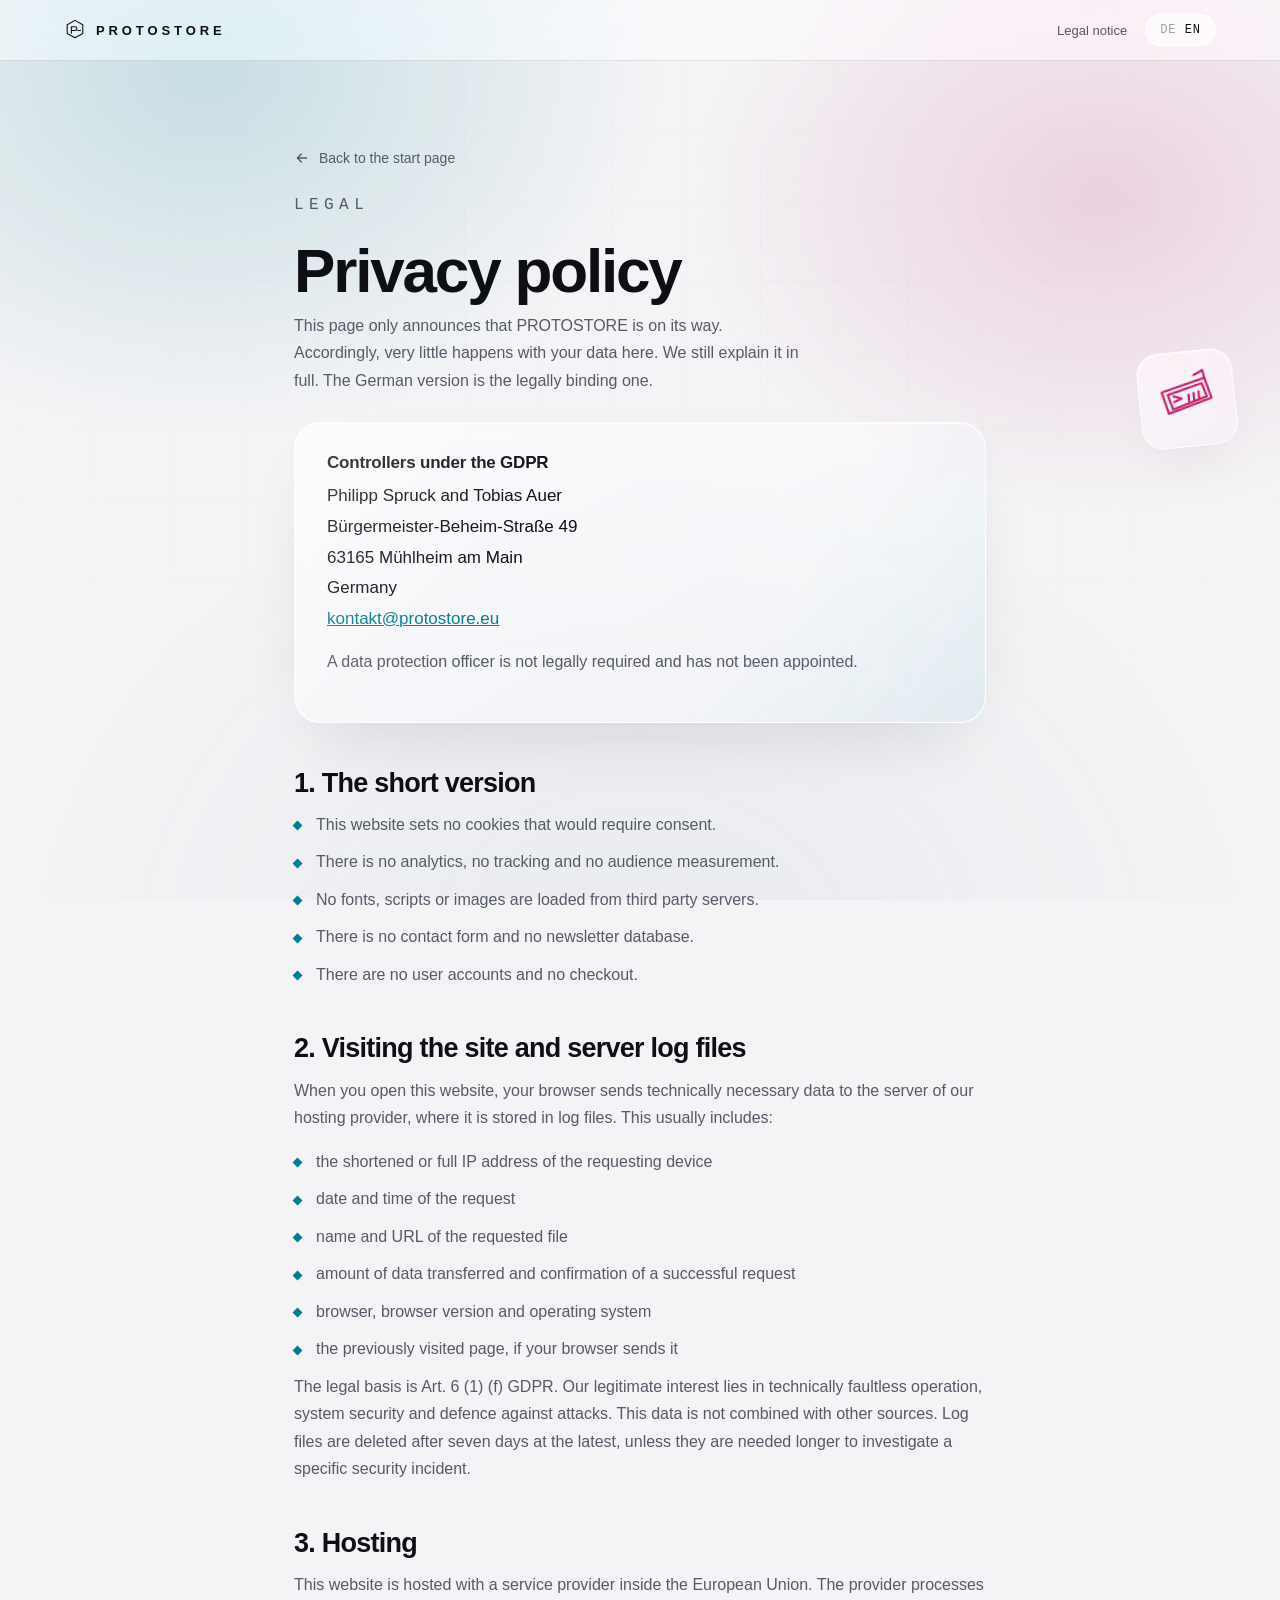
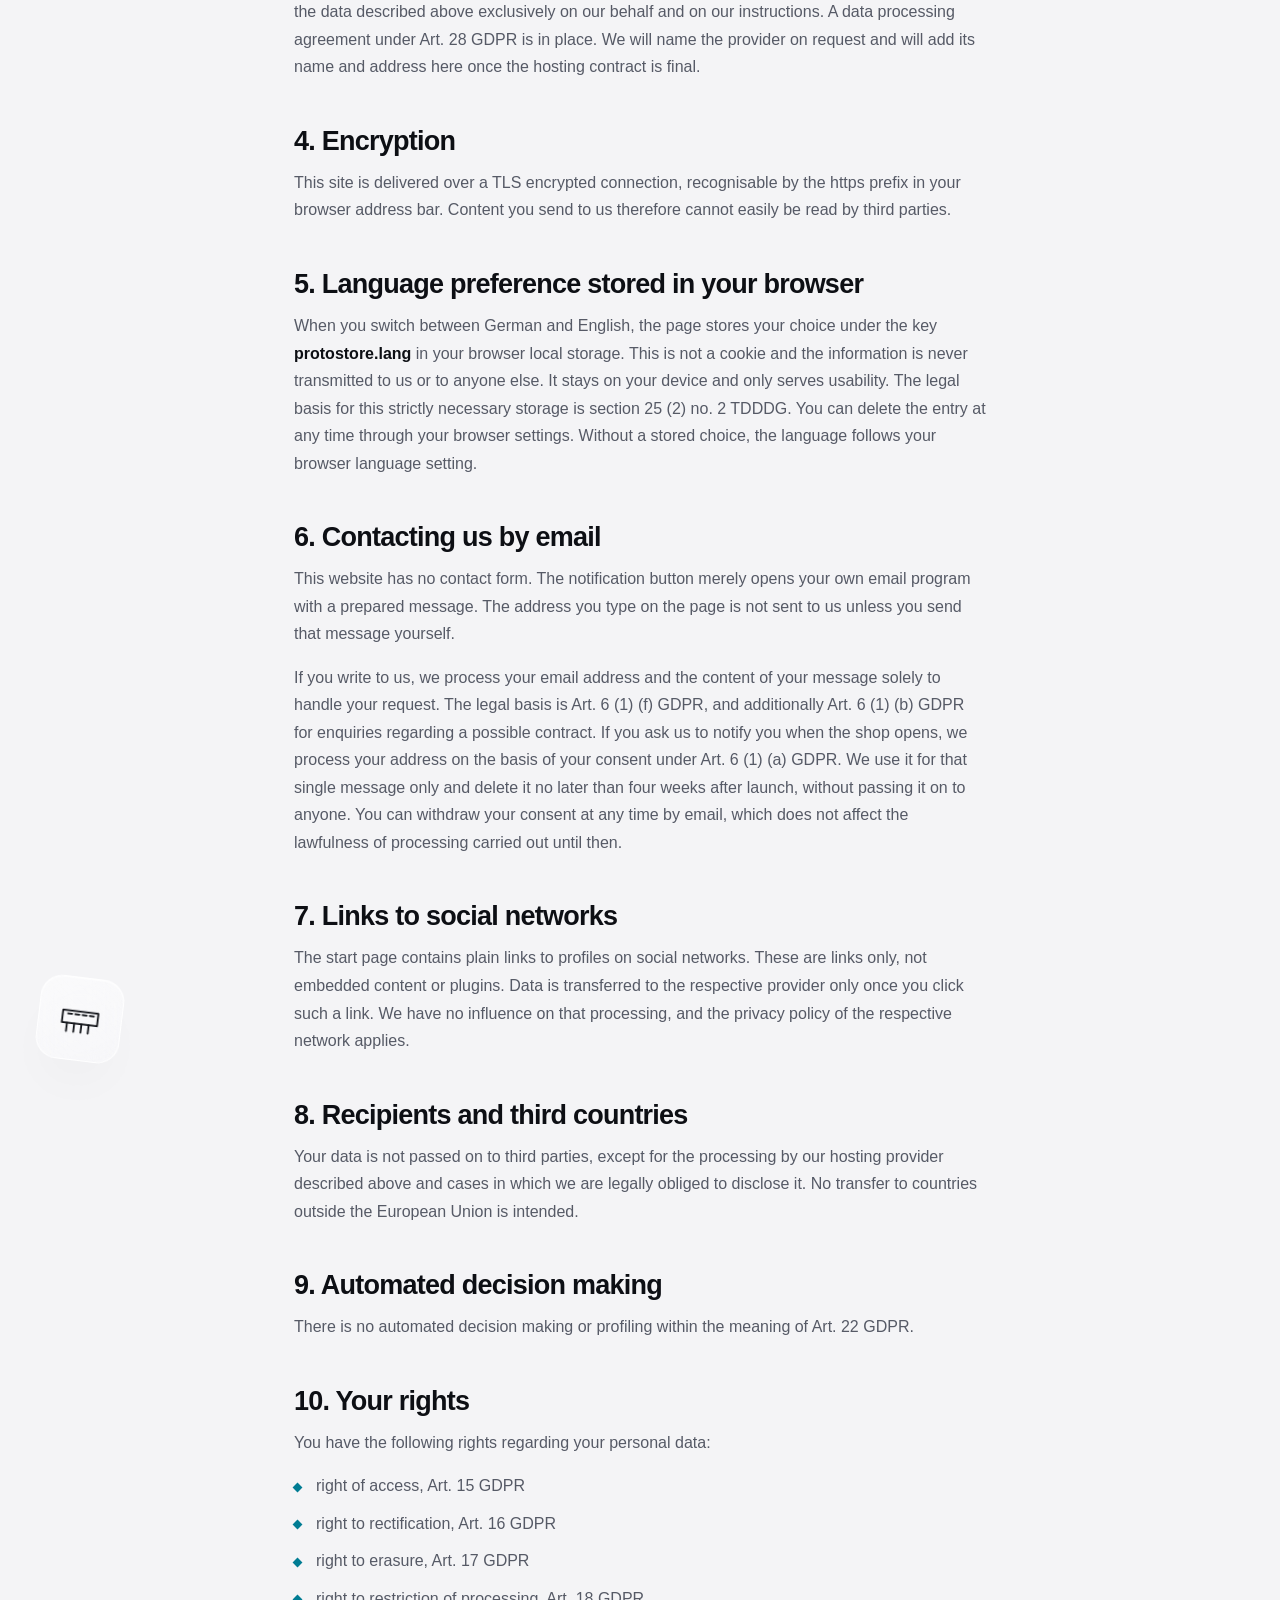
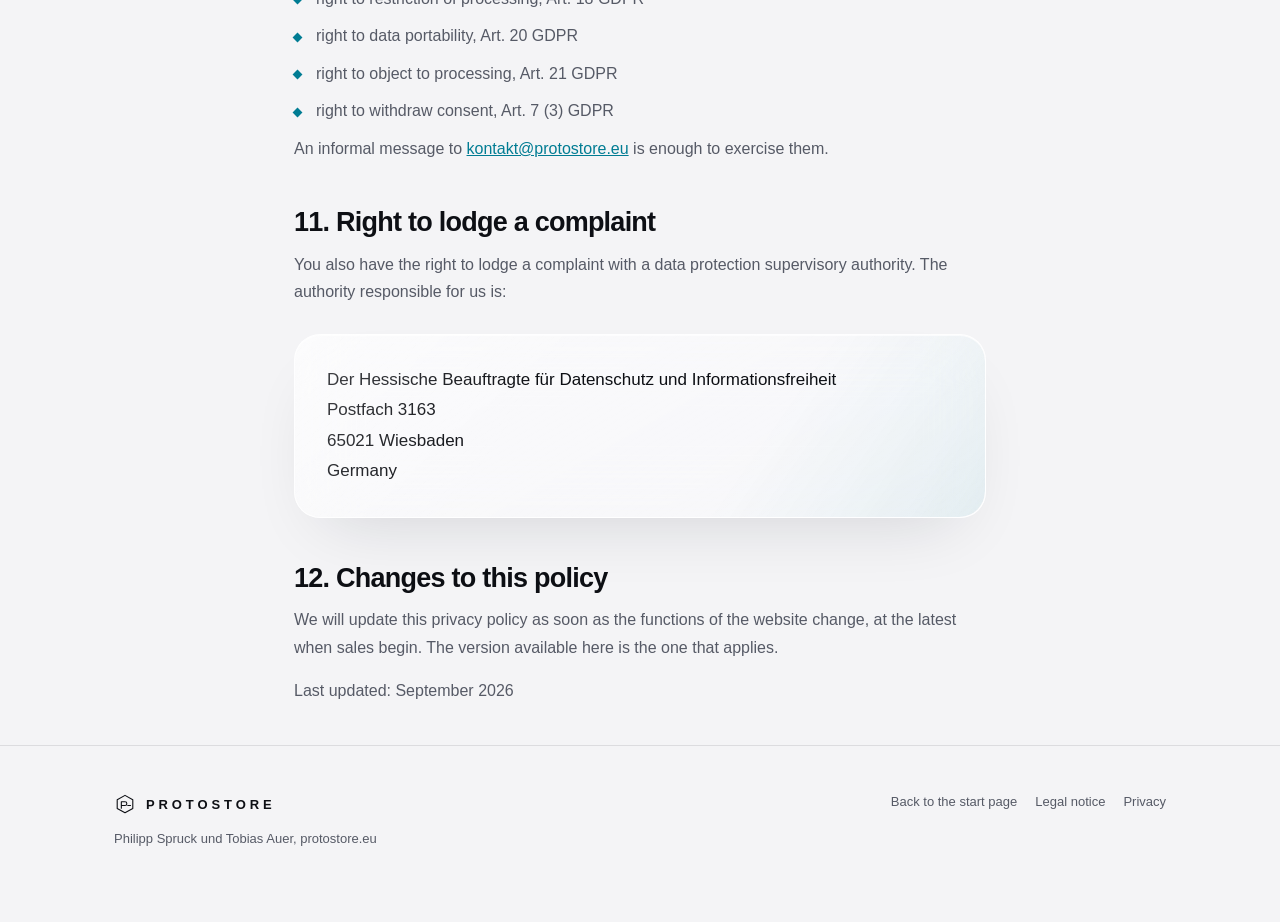
==== datenschutz.html @ 5bc5d5a9 "added umuami" ====
<!DOCTYPE html>
<html lang="de" data-title-de="Datenschutz, PROTOSTORE" data-title-en="Privacy, PROTOSTORE">
<head>
<meta charset="utf-8">
<meta name="viewport" content="width=device-width, initial-scale=1, viewport-fit=cover">
<title>Datenschutz, PROTOSTORE</title>
<meta name="robots" content="index, follow">
<meta name="theme-color" content="#f4f4f6">
<link rel="stylesheet" href="assets/style.css">
<link rel="icon" href="data:image/svg+xml,<svg xmlns='http://www.w3.org/2000/svg' viewBox='0 0 48 48'><path d='M24 3 40 12v20L24 41 8 32V12z' fill='none' stroke='%23007c93' stroke-width='3'/></svg>">
</head>
<body>

<svg aria-hidden="true" focusable="false" style="position:absolute;width:0;height:0;overflow:hidden">
  <symbol id="i-logo" viewBox="0 0 48 48">
    <g fill="none" stroke="currentColor" stroke-width="2.4" stroke-linejoin="round" stroke-linecap="round">
      <path d="M24 3 41 12.5v19L24 41 7 31.5v-19z"/>
      <path d="M16 31v-14h8a4 4 0 0 1 0 8h-8"/><path d="M30 25h6"/>
    </g>
  </symbol>
  <symbol id="i-arrow-left" viewBox="0 0 24 24">
    <g fill="none" stroke="currentColor" stroke-width="2" stroke-linecap="round" stroke-linejoin="round">
      <path d="M19 12H5M11 6l-6 6 6 6"/>
    </g>
  </symbol>
  <symbol id="i-header" viewBox="0 0 48 48">
    <g fill="none" stroke="currentColor" stroke-width="1.7" stroke-linecap="round" stroke-linejoin="round">
      <path d="M7 17h34v12H7z"/><path d="M12 29v8M19 29v8M26 29v8M33 29v8"/><path d="M12 20h4M19 20h4M26 20h4M33 20h4"/>
    </g>
  </symbol>
  <symbol id="i-visor" viewBox="0 0 48 48">
    <g fill="none" stroke="currentColor" stroke-width="1.7" stroke-linecap="round" stroke-linejoin="round">
      <path d="M5 17 39 9l4 16L9 34z"/>
      <path d="M9.5 19.5 36.5 13l3 10.5L12.5 31z"/>
      <path d="m14 21 6 2.2-6 2.2"/><path d="M25.5 20.8v5.4M29.5 19.9v5.4M33.5 19v5.4"/><path d="M39 9l-1-6-7 3"/>
    </g>
  </symbol>
</svg>

<div class="field"></div>
<div class="grid-field"></div>

<header class="top">
  <a class="brand" href="index.html"><svg><use href="#i-logo"></use></svg><span>Protostore</span></a>
  <nav>
    <a class="hide-s" href="impressum.html" data-i18n="nav.imprint">Impressum</a>
    <button class="lang" type="button" aria-label="Sprache wechseln, switch language">
      <span class="de">DE</span> <span class="en off">EN</span>
    </button>
  </nav>
</header>

<main class="legal">
  <div class="floaters" aria-hidden="true">
    <div class="floater tint-m" style="--x:89%; --y:9%; --s:96px" data-speed=".12" data-depth="24" data-spin="-6"><svg><use href="#i-visor"></use></svg></div>
    <div class="floater" style="--x:3%; --y:66%; --s:84px" data-speed=".19" data-depth="36" data-spin="7"><svg><use href="#i-header"></use></svg></div>
  </div>

  <div class="wrap">
    <a class="back" href="index.html"><svg width="16" height="16" aria-hidden="true"><use href="#i-arrow-left"></use></svg><span data-i18n="legal.back">Zur Startseite</span></a>

    <!-- ================= Deutsch ================= -->
    <div data-lang="de">
      <p class="eyebrow">Rechtliches</p>
      <h1>Datenschutzerklärung</h1>
      <p class="lead">Diese Seite kündigt nur an, dass es PROTOSTORE bald geben wird. Entsprechend wenig passiert hier mit deinen Daten. Trotzdem erklären wir es vollständig.</p>

      <div class="panel glass">
        <h3 style="margin-top:0">Verantwortliche im Sinne der DSGVO</h3>
        <address class="addr">
          Philipp Spruck und Tobias Auer<br>
          Bürgermeister-Beheim-Straße 49<br>
          63165 Mühlheim am Main<br>
          Deutschland<br>
          <a href="mailto:kontakt@protostore.eu">kontakt@protostore.eu</a>
        </address>
        <p style="margin-top:14px">Ein Datenschutzbeauftragter ist gesetzlich nicht vorgeschrieben und nicht bestellt.</p>
      </div>

      <h2>1. Das Wichtigste in Kürze</h2>
      <ul>
        <li>Es gibt auf dieser Website keine Cookies, die eine Einwilligung benötigen.</li>
        <li>Es findet keine Analyse, kein Tracking und keine Reichweitenmessung statt.</li>
        <li>Es werden keine Schriften, Skripte oder Bilder von fremden Servern nachgeladen.</li>
        <li>Es gibt kein Kontaktformular und keine Newsletterdatenbank.</li>
        <li>Es gibt weder Benutzerkonten noch einen Bestellvorgang.</li>
      </ul>

      <h2>2. Aufruf der Website und Server Logfiles</h2>
      <p>Beim Aufruf dieser Website überträgt dein Browser technisch notwendige Daten an den Server unseres Hosting-Anbieters. Diese werden in sogenannten Logfiles gespeichert. Erfasst werden dabei in der Regel:</p>
      <ul>
        <li>gekürzte oder vollständige IP-Adresse des anfragenden Geräts</li>
        <li>Datum und Uhrzeit des Zugriffs</li>
        <li>Name und URL der abgerufenen Datei</li>
        <li>übertragene Datenmenge und Meldung über den erfolgreichen Abruf</li>
        <li>verwendeter Browser, dessen Version und das Betriebssystem</li>
        <li>die zuvor besuchte Seite, sofern der Browser sie übermittelt</li>
      </ul>
      <p>Rechtsgrundlage ist Art. 6 Abs. 1 lit. f DSGVO. Unser berechtigtes Interesse liegt im technisch fehlerfreien Betrieb, in der Sicherheit der Systeme und in der Abwehr von Angriffen. Eine Zusammenführung dieser Daten mit anderen Datenquellen findet nicht statt. Die Logfiles werden nach spätestens sieben Tagen gelöscht, sofern sie nicht zur Aufklärung eines konkreten Sicherheitsvorfalls länger benötigt werden.</p>

      <h2>3. Hosting</h2>
      <!-- Namen und Anschrift des Hosting-Anbieters eintragen, sobald der Vertrag steht. -->
      <p>Diese Website wird bei einem Dienstleister innerhalb der Europäischen Union gehostet. Der Anbieter verarbeitet die oben genannten Daten ausschließlich in unserem Auftrag und weisungsgebunden. Über die Verarbeitung besteht ein Vertrag zur Auftragsverarbeitung nach Art. 28 DSGVO. Den Namen und die Anschrift des Anbieters teilen wir auf Anfrage jederzeit mit und ergänzen sie hier, sobald der Hosting-Vertrag final ist.</p>

      <h2>4. Verschlüsselung</h2>
      <p>Diese Seite wird über eine mit TLS verschlüsselte Verbindung ausgeliefert, erkennbar an dem Kürzel https in der Adresszeile deines Browsers. Damit können die Inhalte, die du an uns übermittelst, nicht ohne Weiteres von Dritten mitgelesen werden.</p>

      <h2>5. Speicherung der Spracheinstellung im Browser</h2>
      <p>Wenn du zwischen Deutsch und Englisch wechselst, speichert die Seite deine Auswahl unter dem Schlüssel <strong>protostore.lang</strong> im lokalen Speicher deines Browsers, dem sogenannten Local Storage. Dabei handelt es sich nicht um ein Cookie und die Information wird zu keinem Zeitpunkt an uns oder an Dritte übertragen. Sie verbleibt ausschließlich auf deinem Gerät und dient allein der Bedienbarkeit. Rechtsgrundlage für diese unbedingt erforderliche Speicherung ist § 25 Abs. 2 Nr. 2 TDDDG. Du kannst den Eintrag jederzeit über die Einstellungen deines Browsers löschen. Ohne gespeicherte Auswahl richtet sich die Sprache nach der Spracheinstellung deines Browsers.</p>

      <h2>6. Kontaktaufnahme per E-Mail</h2>
      <p>Diese Website enthält kein Kontaktformular. Die Schaltfläche zur Benachrichtigung öffnet lediglich dein eigenes E-Mail-Programm mit einer vorbereiteten Nachricht. Die Eingabe deiner Adresse auf der Seite wird nicht an uns gesendet, solange du die Nachricht nicht selbst abschickst.</p>
      <p>Wenn du uns schreibst, verarbeiten wir deine E-Mail-Adresse und den Inhalt deiner Nachricht ausschließlich zur Bearbeitung deines Anliegens. Rechtsgrundlage ist Art. 6 Abs. 1 lit. f DSGVO, bei Anfragen zu einem möglichen Vertrag zusätzlich Art. 6 Abs. 1 lit. b DSGVO. Bittest du uns um eine Nachricht zum Start des Shops, verarbeiten wir deine Adresse auf Grundlage deiner Einwilligung nach Art. 6 Abs. 1 lit. a DSGVO. Wir verwenden sie ausschließlich für diese eine Nachricht und löschen sie spätestens vier Wochen nach dem Start, ohne sie an Dritte weiterzugeben. Deine Einwilligung kannst du jederzeit formlos per E-Mail widerrufen, die Rechtmäßigkeit der bis dahin erfolgten Verarbeitung bleibt davon unberührt.</p>

      <h2>7. Links zu sozialen Netzwerken</h2>
      <p>Auf der Startseite befinden sich einfache Verweise auf Profile in sozialen Netzwerken. Es handelt sich dabei um reine Verlinkungen, nicht um eingebundene Inhalte oder Plugins. Erst wenn du einen dieser Links anklickst, werden Daten an den jeweiligen Anbieter übertragen. Auf diese Verarbeitung haben wir keinen Einfluss. Es gelten die Datenschutzbestimmungen des jeweiligen Netzwerks.</p>

      <h2>8. Empfänger und Drittländer</h2>
      <p>Eine Übermittlung deiner Daten an Dritte findet nicht statt, ausgenommen die oben beschriebene Auftragsverarbeitung durch unseren Hosting-Anbieter sowie Fälle, in denen wir gesetzlich zur Herausgabe verpflichtet sind. Eine Übermittlung in Länder außerhalb der Europäischen Union ist nicht vorgesehen.</p>

      <h2>9. Automatisierte Entscheidungen</h2>
      <p>Eine automatisierte Entscheidungsfindung oder ein Profiling nach Art. 22 DSGVO findet nicht statt.</p>

      <h2>10. Deine Rechte</h2>
      <p>Dir stehen gegenüber uns die folgenden Rechte hinsichtlich deiner personenbezogenen Daten zu:</p>
      <ul>
        <li>Recht auf Auskunft nach Art. 15 DSGVO</li>
        <li>Recht auf Berichtigung nach Art. 16 DSGVO</li>
        <li>Recht auf Löschung nach Art. 17 DSGVO</li>
        <li>Recht auf Einschränkung der Verarbeitung nach Art. 18 DSGVO</li>
        <li>Recht auf Datenübertragbarkeit nach Art. 20 DSGVO</li>
        <li>Recht auf Widerspruch gegen die Verarbeitung nach Art. 21 DSGVO</li>
        <li>Recht auf Widerruf einer erteilten Einwilligung nach Art. 7 Abs. 3 DSGVO</li>
      </ul>
      <p>Zur Ausübung genügt eine formlose Nachricht an <a href="mailto:kontakt@protostore.eu">kontakt@protostore.eu</a>.</p>

      <h2>11. Beschwerderecht bei einer Aufsichtsbehörde</h2>
      <p>Unabhängig davon steht dir ein Beschwerderecht bei einer Datenschutz-Aufsichtsbehörde zu. Für uns zuständig ist:</p>
      <div class="panel glass">
        <address class="addr">
          Der Hessische Beauftragte für Datenschutz und Informationsfreiheit<br>
          Postfach 3163<br>
          65021 Wiesbaden<br>
          Deutschland
        </address>
      </div>

      <h2>12. Änderungen dieser Erklärung</h2>
      <p>Wir passen diese Datenschutzerklärung an, sobald sich die Funktionen der Website ändern, also spätestens mit dem Start des Verkaufs. Es gilt jeweils die hier abrufbare Fassung.</p>

      <p class="note">Stand: September 2026</p>
    </div>

    <!-- ================= English ================= -->
    <div data-lang="en" hidden>
      <p class="eyebrow">Legal</p>
      <h1>Privacy policy</h1>
      <p class="lead">This page only announces that PROTOSTORE is on its way. Accordingly, very little happens with your data here. We still explain it in full. The German version is the legally binding one.</p>

      <div class="panel glass">
        <h3 style="margin-top:0">Controllers under the GDPR</h3>
        <address class="addr">
          Philipp Spruck and Tobias Auer<br>
          Bürgermeister-Beheim-Straße 49<br>
          63165 Mühlheim am Main<br>
          Germany<br>
          <a href="mailto:kontakt@protostore.eu">kontakt@protostore.eu</a>
        </address>
        <p style="margin-top:14px">A data protection officer is not legally required and has not been appointed.</p>
      </div>

      <h2>1. The short version</h2>
      <ul>
        <li>This website sets no cookies that would require consent.</li>
        <li>There is no analytics, no tracking and no audience measurement.</li>
        <li>No fonts, scripts or images are loaded from third party servers.</li>
        <li>There is no contact form and no newsletter database.</li>
        <li>There are no user accounts and no checkout.</li>
      </ul>

      <h2>2. Visiting the site and server log files</h2>
      <p>When you open this website, your browser sends technically necessary data to the server of our hosting provider, where it is stored in log files. This usually includes:</p>
      <ul>
        <li>the shortened or full IP address of the requesting device</li>
        <li>date and time of the request</li>
        <li>name and URL of the requested file</li>
        <li>amount of data transferred and confirmation of a successful request</li>
        <li>browser, browser version and operating system</li>
        <li>the previously visited page, if your browser sends it</li>
      </ul>
      <p>The legal basis is Art. 6 (1) (f) GDPR. Our legitimate interest lies in technically faultless operation, system security and defence against attacks. This data is not combined with other sources. Log files are deleted after seven days at the latest, unless they are needed longer to investigate a specific security incident.</p>

      <h2>3. Hosting</h2>
      <p>This website is hosted with a service provider inside the European Union. The provider processes the data described above exclusively on our behalf and on our instructions. A data processing agreement under Art. 28 GDPR is in place. We will name the provider on request and will add its name and address here once the hosting contract is final.</p>

      <h2>4. Encryption</h2>
      <p>This site is delivered over a TLS encrypted connection, recognisable by the https prefix in your browser address bar. Content you send to us therefore cannot easily be read by third parties.</p>

      <h2>5. Language preference stored in your browser</h2>
      <p>When you switch between German and English, the page stores your choice under the key <strong>protostore.lang</strong> in your browser local storage. This is not a cookie and the information is never transmitted to us or to anyone else. It stays on your device and only serves usability. The legal basis for this strictly necessary storage is section 25 (2) no. 2 TDDDG. You can delete the entry at any time through your browser settings. Without a stored choice, the language follows your browser language setting.</p>

      <h2>6. Contacting us by email</h2>
      <p>This website has no contact form. The notification button merely opens your own email program with a prepared message. The address you type on the page is not sent to us unless you send that message yourself.</p>
      <p>If you write to us, we process your email address and the content of your message solely to handle your request. The legal basis is Art. 6 (1) (f) GDPR, and additionally Art. 6 (1) (b) GDPR for enquiries regarding a possible contract. If you ask us to notify you when the shop opens, we process your address on the basis of your consent under Art. 6 (1) (a) GDPR. We use it for that single message only and delete it no later than four weeks after launch, without passing it on to anyone. You can withdraw your consent at any time by email, which does not affect the lawfulness of processing carried out until then.</p>

      <h2>7. Links to social networks</h2>
      <p>The start page contains plain links to profiles on social networks. These are links only, not embedded content or plugins. Data is transferred to the respective provider only once you click such a link. We have no influence on that processing, and the privacy policy of the respective network applies.</p>

      <h2>8. Recipients and third countries</h2>
      <p>Your data is not passed on to third parties, except for the processing by our hosting provider described above and cases in which we are legally obliged to disclose it. No transfer to countries outside the European Union is intended.</p>

      <h2>9. Automated decision making</h2>
      <p>There is no automated decision making or profiling within the meaning of Art. 22 GDPR.</p>

      <h2>10. Your rights</h2>
      <p>You have the following rights regarding your personal data:</p>
      <ul>
        <li>right of access, Art. 15 GDPR</li>
        <li>right to rectification, Art. 16 GDPR</li>
        <li>right to erasure, Art. 17 GDPR</li>
        <li>right to restriction of processing, Art. 18 GDPR</li>
        <li>right to data portability, Art. 20 GDPR</li>
        <li>right to object to processing, Art. 21 GDPR</li>
        <li>right to withdraw consent, Art. 7 (3) GDPR</li>
      </ul>
      <p>An informal message to <a href="mailto:kontakt@protostore.eu">kontakt@protostore.eu</a> is enough to exercise them.</p>

      <h2>11. Right to lodge a complaint</h2>
      <p>You also have the right to lodge a complaint with a data protection supervisory authority. The authority responsible for us is:</p>
      <div class="panel glass">
        <address class="addr">
          Der Hessische Beauftragte für Datenschutz und Informationsfreiheit<br>
          Postfach 3163<br>
          65021 Wiesbaden<br>
          Germany
        </address>
      </div>

      <h2>12. Changes to this policy</h2>
      <p>We will update this privacy policy as soon as the functions of the website change, at the latest when sales begin. The version available here is the one that applies.</p>

      <p class="note">Last updated: September 2026</p>
    </div>
  </div>
</main>

<footer>
  <div class="wrap foot">
    <div>
      <a class="brand" href="index.html" style="margin-bottom:12px"><svg><use href="#i-logo"></use></svg><span>Protostore</span></a>
      <p class="small">Philipp Spruck und Tobias Auer, protostore.eu</p>
    </div>
    <nav>
      <a href="index.html" data-i18n="legal.back">Zur Startseite</a>
      <a href="impressum.html" data-i18n="nav.imprint">Impressum</a>
      <a href="datenschutz.html" data-i18n="nav.privacy">Datenschutz</a>
    </nav>
  </div>
</footer>

<script src="assets/app.js"></script>
</body>
</html>
---- assets/style.css ----
/* PROTOSTORE - protostore.eu
   Liquid Glass, hell nach dunkel beim Scrollen.
   Keine Endlos-Keyframes, keine runden Partikel, keine Punkt-Aufzaehlungen. */

*, *::before, *::after { box-sizing: border-box; }

/* Registriert, damit sich --p ueberblenden laesst */
@property --p {
  syntax: "<number>";
  inherits: true;
  initial-value: 0;
}

:root {
  color-scheme: light;

  /* 0 = hell, 1 = dunkel, app.js schaltet ab der Seitenhaelfte um,
     der Wechsel blendet in 0,5 s ueber */
  --p: 0;
  transition: --p .5s ease;
  --mix: calc(var(--p) * 100%);

  /* Hell */
  --bg-l:      #f4f4f6;
  --bg2-l:     #e7e9ee;
  --ink-l:     #0d0f14;
  --muted-l:   #565a66;
  --glass-l:   rgba(255,255,255,0.58);
  --glass2-l:  rgba(255,255,255,0.26);
  --edge-l:    rgba(255,255,255,0.85);
  --line-l:    rgba(10,12,20,0.10);
  --cyan-l:    #007c93;
  --mag-l:     #c21f6d;
  --shadow-l:  rgba(20,24,40,0.16);

  /* Dunkel */
  --bg-d:      #05060a;
  --bg2-d:     #0b0f1a;
  --ink-d:     #f2f5ff;
  --muted-d:   #98a0b4;
  --glass-d:   rgba(255,255,255,0.055);
  --glass2-d:  rgba(255,255,255,0.02);
  --edge-d:    rgba(255,255,255,0.22);
  --line-d:    rgba(255,255,255,0.12);
  --cyan-d:    #5ef0ff;
  --mag-d:     #ff4fa8;
  --shadow-d:  rgba(0,0,0,0.6);

  /* Gemischt */
  --bg:     color-mix(in oklab, var(--bg-l),     var(--bg-d)     var(--mix));
  --bg2:    color-mix(in oklab, var(--bg2-l),    var(--bg2-d)    var(--mix));
  --ink:    color-mix(in oklab, var(--ink-l),    var(--ink-d)    var(--mix));
  --muted:  color-mix(in oklab, var(--muted-l),  var(--muted-d)  var(--mix));
  --glass:  color-mix(in oklab, var(--glass-l),  var(--glass-d)  var(--mix));
  --glass2: color-mix(in oklab, var(--glass2-l), var(--glass2-d) var(--mix));
  --edge:   color-mix(in oklab, var(--edge-l),   var(--edge-d)   var(--mix));
  --line:   color-mix(in oklab, var(--line-l),   var(--line-d)   var(--mix));
  --cyan:   color-mix(in oklab, var(--cyan-l),   var(--cyan-d)   var(--mix));
  --mag:    color-mix(in oklab, var(--mag-l),    var(--mag-d)    var(--mix));
  --shadow: color-mix(in oklab, var(--shadow-l), var(--shadow-d) var(--mix));

  --sans: -apple-system, BlinkMacSystemFont, "SF Pro Display", "SF Pro Text",
          "Helvetica Neue", "Segoe UI", Inter, Roboto, Arial, sans-serif;
  --mono: ui-monospace, "SF Mono", "JetBrains Mono", Menlo, Consolas, monospace;

  --ease: cubic-bezier(.16,1,.3,1);
  --gutter: clamp(20px, 5vw, 64px);
  --maxw: 1180px;
}

html { scroll-behavior: smooth; }
@media (prefers-reduced-motion: reduce) { html { scroll-behavior: auto; } }

body {
  margin: 0;
  font-family: var(--sans);
  background: var(--bg);
  color: var(--ink);
  -webkit-font-smoothing: antialiased;
  text-rendering: optimizeLegibility;
  overflow-x: hidden;
}

/* Hintergrundfelder: statische Lichtquellen, die nur ihre Farbe mitziehen */
.field {
  position: fixed;
  inset: 0;
  z-index: 0;
  pointer-events: none;
  background:
    radial-gradient(58vw 46vw at 16% 8%,  color-mix(in oklab, var(--cyan), transparent 82%), transparent 62%),
    radial-gradient(52vw 40vw at 86% 22%, color-mix(in oklab, var(--mag),  transparent 84%), transparent 62%),
    radial-gradient(70vw 60vw at 50% 108%, color-mix(in oklab, var(--bg2), transparent 10%), transparent 68%);
}
.grid-field {
  position: fixed;
  inset: -10vh -10vw;
  z-index: 0;
  pointer-events: none;
  opacity: calc(0.16 + var(--p) * 0.30);
  background-image:
    linear-gradient(to right,  var(--line) 1px, transparent 1px),
    linear-gradient(to bottom, var(--line) 1px, transparent 1px);
  background-size: 74px 74px;
  mask-image: radial-gradient(72% 62% at 50% 42%, #000 25%, transparent 78%);
  -webkit-mask-image: radial-gradient(72% 62% at 50% 42%, #000 25%, transparent 78%);
}

main, header, footer { position: relative; z-index: 2; }

.wrap {
  width: 100%;
  max-width: var(--maxw);
  margin-inline: auto;
  padding-inline: var(--gutter);
}

/* ---------- Kopfzeile ---------- */
.top {
  position: fixed;
  top: 0; left: 0; right: 0;
  z-index: 60;
  display: flex;
  align-items: center;
  justify-content: space-between;
  gap: 16px;
  padding: 14px var(--gutter);
  background: color-mix(in oklab, var(--glass), transparent 18%);
  backdrop-filter: blur(26px) saturate(180%);
  -webkit-backdrop-filter: blur(26px) saturate(180%);
  border-bottom: 1px solid var(--line);
}
.brand {
  display: inline-flex;
  align-items: center;
  gap: 10px;
  font-weight: 700;
  letter-spacing: 0.30em;
  font-size: 13px;
  text-transform: uppercase;
  color: var(--ink);
  text-decoration: none;
}
.brand svg { width: 22px; height: 22px; display: block; }
.top nav { display: flex; align-items: center; gap: 6px; }
.top nav a {
  color: var(--muted);
  text-decoration: none;
  font-size: 13px;
  padding: 8px 12px;
  border-radius: 999px;
  transition: color .35s var(--ease), background .35s var(--ease);
}
.top nav a:hover { color: var(--ink); background: var(--glass2); }

.lang {
  font-family: var(--mono);
  font-size: 12px;
  letter-spacing: .08em;
  color: var(--ink);
  background: var(--glass);
  border: 1px solid var(--edge);
  border-radius: 999px;
  padding: 8px 14px;
  cursor: pointer;
  backdrop-filter: blur(14px);
  -webkit-backdrop-filter: blur(14px);
  transition: transform .4s var(--ease), border-color .4s var(--ease);
}
.lang:hover { transform: translateY(-1px); border-color: var(--cyan); }
.lang .off { opacity: .38; }

/* ---------- Typografie ---------- */
.eyebrow {
  font-family: var(--mono);
  font-size: clamp(11px, 1.1vw, 13px);
  letter-spacing: .34em;
  text-transform: uppercase;
  color: var(--cyan);
  margin: 0 0 22px;
}
h1 {
  margin: 0;
  font-size: clamp(38px, 8.6vw, 118px);
  line-height: .94;
  letter-spacing: -0.035em;
  font-weight: 700;
}
h1 .line { display: block; }
h1 .shout { color: var(--cyan); }
@supports (color: color-mix(in oklch, red, blue)) {
  h1 .shout {
    background-image: linear-gradient(102deg,
      var(--cyan) 0%,
      var(--cyan) 14%,
      color-mix(in oklch, var(--cyan), var(--mag)) 50%,
      var(--mag) 86%,
      var(--mag) 100%);
    -webkit-background-clip: text;
    background-clip: text;
    color: transparent;
  }
}
h2 {
  margin: 0 0 18px;
  font-size: clamp(26px, 4.4vw, 54px);
  line-height: 1.04;
  letter-spacing: -0.028em;
  font-weight: 650;
}
h3 { margin: 0 0 8px; font-size: 20px; letter-spacing: -0.012em; font-weight: 620; }
p { margin: 0 0 16px; line-height: 1.62; color: var(--muted); font-size: clamp(15px, 1.5vw, 18px); }
.lead { font-size: clamp(17px, 2vw, 23px); color: var(--muted); max-width: 58ch; }
a { color: var(--cyan); }

/* ---------- Glas ---------- */
.glass {
  position: relative;
  background: linear-gradient(150deg, var(--glass), var(--glass2));
  border: 1px solid var(--edge);
  border-radius: 26px;
  backdrop-filter: blur(30px) saturate(190%);
  -webkit-backdrop-filter: blur(30px) saturate(190%);
  box-shadow:
    0 30px 70px -32px var(--shadow),
    inset 0 1px 0 color-mix(in oklab, #fff, transparent calc(35% + var(--p) * 45%));
  overflow: hidden;
}
/* Glanzkante, rein statisch */
.glass::after {
  content: "";
  position: absolute;
  inset: 0;
  border-radius: inherit;
  pointer-events: none;
  background: linear-gradient(125deg,
    color-mix(in oklab, #fff, transparent calc(72% + var(--p) * 22%)) 0%,
    transparent 34%,
    transparent 66%,
    color-mix(in oklab, var(--cyan), transparent 88%) 100%);
  mix-blend-mode: screen;
  opacity: .9;
}

/* ---------- Hero ---------- */
.hero {
  position: relative;
  min-height: 100svh;
  display: flex;
  align-items: center;
  padding: 132px 0 90px;
}
.hero-inner { position: relative; z-index: 3; max-width: 880px; }
.hero .lead { margin-top: 26px; }

.cta-row { display: flex; flex-wrap: wrap; gap: 14px; margin-top: 34px; align-items: center; }
.btn {
  display: inline-flex;
  align-items: center;
  gap: 10px;
  padding: 14px 26px;
  border-radius: 999px;
  border: 1px solid transparent;
  font-size: 15px;
  font-weight: 560;
  text-decoration: none;
  cursor: pointer;
  font-family: inherit;
  transition: transform .45s var(--ease), box-shadow .45s var(--ease), background .45s var(--ease), color .45s var(--ease);
}
.btn-primary {
  background: var(--ink);
  color: var(--bg);
  box-shadow: 0 18px 40px -18px var(--shadow);
}
.btn-primary:hover { transform: translateY(-2px); box-shadow: 0 26px 54px -20px var(--shadow); }
.btn-ghost {
  background: var(--glass);
  border-color: var(--edge);
  color: var(--ink);
  backdrop-filter: blur(18px);
  -webkit-backdrop-filter: blur(18px);
}
.btn-ghost:hover { transform: translateY(-2px); border-color: var(--cyan); }

.scroll-hint {
  position: absolute;
  left: var(--gutter);
  bottom: 34px;
  font-family: var(--mono);
  font-size: 11px;
  letter-spacing: .28em;
  text-transform: uppercase;
  color: var(--muted);
  display: flex;
  align-items: center;
  gap: 12px;
  z-index: 3;
}
.scroll-hint .bar {
  width: 58px;
  height: 1px;
  background: linear-gradient(90deg, var(--cyan), transparent);
}

/* ---------- Schwebende Objekte ---------- */
.floaters {
  position: absolute;
  inset: 0;
  z-index: 1;
  pointer-events: none;
  overflow: visible;
}
.floater {
  position: absolute;
  left: var(--x, 50%);
  top: var(--y, 50%);
  width: var(--s, 120px);
  height: var(--s, 120px);
  display: grid;
  place-items: center;
  padding: 16px;
  border-radius: 22px;
  background: linear-gradient(150deg, var(--glass), var(--glass2));
  border: 1px solid var(--edge);
  backdrop-filter: blur(22px) saturate(180%);
  -webkit-backdrop-filter: blur(22px) saturate(180%);
  box-shadow: 0 28px 60px -30px var(--shadow), inset 0 1px 0 color-mix(in oklab, #fff, transparent calc(40% + var(--p) * 44%));
  color: var(--ink);
  will-change: transform;
}
.floater svg { display: block; width: 100%; height: 100%; }
.floater.tint-c { color: var(--cyan); }
.floater.tint-m { color: var(--mag); }
.floater.plain {
  background: none;
  border: 0;
  box-shadow: none;
  backdrop-filter: none;
  -webkit-backdrop-filter: none;
  color: color-mix(in oklab, var(--cyan), transparent 55%);
}

/* ---------- Abschnitte ---------- */
section { position: relative; padding: clamp(90px, 13vh, 160px) 0; }
.center { text-align: center; }
.center .lead { margin-inline: auto; }

.statement {
  font-size: clamp(24px, 3.6vw, 46px);
  line-height: 1.22;
  letter-spacing: -0.022em;
  font-weight: 600;
  color: var(--ink);
  max-width: 22ch;
}
.statement em { font-style: normal; color: var(--cyan); }

.cards {
  display: grid;
  grid-template-columns: repeat(auto-fit, minmax(min(100%, 234px), 1fr));
  gap: 20px;
  margin-top: 56px;
}
.card { padding: 30px 28px 32px; }
.card .icon {
  width: 58px; height: 58px;
  margin-bottom: 22px;
  color: var(--cyan);
}
.card:nth-child(2) .icon { color: var(--mag); }
.card .icon svg { width: 100%; height: 100%; display: block; }
.card p { font-size: 15.5px; margin: 0; }
.tags { list-style: none; margin: 18px 0 0; padding: 0; display: flex; flex-wrap: wrap; gap: 8px; }
.tags li {
  font-family: var(--mono);
  font-size: 11px;
  letter-spacing: .08em;
  text-transform: uppercase;
  color: var(--muted);
  border: 1px solid var(--line);
  border-radius: 8px;
  padding: 5px 9px;
}

/* ---------- Signal / Anmeldung ---------- */
.signal { padding: 44px clamp(24px, 4vw, 56px) 48px; margin-top: 12px; }
.form { display: flex; flex-wrap: wrap; gap: 12px; margin-top: 26px; }
.form input {
  flex: 1 1 260px;
  min-width: 0;
  font-family: inherit;
  font-size: 15px;
  color: var(--ink);
  background: var(--glass2);
  border: 1px solid var(--edge);
  border-radius: 999px;
  padding: 14px 22px;
  outline: none;
  transition: border-color .4s var(--ease), background .4s var(--ease);
}
.form input::placeholder { color: var(--muted); }
.form input:focus { border-color: var(--cyan); background: var(--glass); }
.note { font-size: 13px; color: var(--muted); margin: 16px 0 0; max-width: 60ch; }
.formnote { min-height: 20px; font-size: 13.5px; color: var(--cyan); margin: 14px 0 0; }

.socials { display: flex; flex-wrap: wrap; gap: 10px; margin-top: 30px; }
.socials a,
.socials .copy {
  display: inline-flex;
  align-items: center;
  gap: 9px;
  padding: 11px 18px;
  border-radius: 999px;
  background: var(--glass2);
  border: 1px solid var(--edge);
  color: var(--ink);
  text-decoration: none;
  font-size: 14px;
  backdrop-filter: blur(14px);
  -webkit-backdrop-filter: blur(14px);
  transition: transform .4s var(--ease), border-color .4s var(--ease), color .4s var(--ease);
}
.socials a svg, .socials .copy svg { width: 17px; height: 17px; flex: none; }
.socials a:hover,
.socials .copy:hover { transform: translateY(-2px); border-color: var(--cyan); color: var(--cyan); }
.socials .copy { font-family: inherit; cursor: pointer; }
.socials .copy.ok { border-color: var(--cyan); color: var(--cyan); }

/* ---------- Fusszeile ---------- */
footer {
  border-top: 1px solid var(--line);
  padding: 48px 0 56px;
  margin-top: 40px;
}
.foot {
  display: flex;
  flex-wrap: wrap;
  gap: 20px;
  justify-content: space-between;
  align-items: flex-start;
}
.foot .small { font-size: 13px; color: var(--muted); line-height: 1.7; }
.foot nav { display: flex; flex-wrap: wrap; gap: 18px; }
.foot nav a { font-size: 13px; color: var(--muted); text-decoration: none; }
.foot nav a:hover { color: var(--ink); }

/* ---------- Rechtsseiten ---------- */
.legal { padding-top: 150px; }
.legal .wrap { max-width: 820px; }
.legal h1 { font-size: clamp(32px, 5.4vw, 62px); margin-bottom: 12px; }
.legal h2 { font-size: clamp(20px, 2.4vw, 27px); margin: 46px 0 14px; }
.legal h3 { margin: 28px 0 8px; font-size: 17px; }
.legal p, .legal li { font-size: 16px; line-height: 1.72; color: var(--muted); }
.legal strong { color: var(--ink); font-weight: 600; }
.legal .panel { padding: 30px 32px; margin: 28px 0 8px; }
.legal .addr { font-style: normal; color: var(--ink); line-height: 1.8; font-size: 17px; }
.legal ul { list-style: none; padding: 0; margin: 12px 0 0; }
.legal ul li { position: relative; padding-left: 22px; margin-bottom: 10px; }
.legal ul li::before {
  content: "";
  position: absolute;
  left: 0; top: .72em;
  width: 7px; height: 7px;
  background: var(--cyan);
  transform: rotate(45deg);
}
.back {
  display: inline-flex;
  align-items: center;
  gap: 9px;
  font-size: 14px;
  text-decoration: none;
  color: var(--muted);
  margin-bottom: 26px;
}
.back:hover { color: var(--ink); }

/* ---------- Vorab Anfrage, Aufkleber ---------- */
.pre {
  position: fixed;
  z-index: 70;
  top: 62px;
  right: clamp(12px, 3vw, 40px);
  display: flex;
  flex-direction: column;
  align-items: flex-end;
}
.pre-star {
  width: 108px;
  height: 108px;
  padding: 0;
  border: 0;
  display: grid;
  place-items: center;
  cursor: pointer;
  font-family: var(--mono);
  color: var(--bg);
  background: var(--mag);
  clip-path: polygon(50.0% 0.0%, 60.7% 9.9%, 75.0% 6.7%, 79.3% 20.7%, 93.3% 25.0%, 90.1% 39.3%, 100.0% 50.0%, 90.1% 60.7%, 93.3% 75.0%, 79.3% 79.3%, 75.0% 93.3%, 60.7% 90.1%, 50.0% 100.0%, 39.3% 90.1%, 25.0% 93.3%, 20.7% 79.3%, 6.7% 75.0%, 9.9% 60.7%, 0.0% 50.0%, 9.9% 39.3%, 6.7% 25.0%, 20.7% 20.7%, 25.0% 6.7%, 39.3% 9.9%);
  filter: drop-shadow(0 18px 34px color-mix(in oklab, var(--mag), transparent 62%));
  transform: rotate(-9deg);
  transition: transform .5s var(--ease), filter .5s var(--ease);
}
.pre-star:hover,
.pre-star:focus-visible {
  outline: none;
  transform: rotate(5deg) scale(1.07);
  filter: drop-shadow(0 22px 40px color-mix(in oklab, var(--mag), transparent 48%));
}
.pre-star[aria-expanded="true"] { transform: rotate(0deg) scale(.94); }
.pre-star-in { display: grid; gap: 3px; text-align: center; line-height: 1.1; padding: 0 6px; }
.pre-l1 { font-size: 10px; letter-spacing: .2em; opacity: .82; }
.pre-l2 { font-size: 13.5px; letter-spacing: .02em; font-weight: 700; }

.pre-pop {
  position: relative;
  width: min(318px, calc(100vw - 24px));
  margin-top: 8px;
  padding: 24px 24px 26px;
  border-radius: 22px;
  text-align: left;
  opacity: 0;
  transform: translateY(-10px) scale(.97);
  transform-origin: 86% 0;
  transition: opacity .3s var(--ease), transform .45s var(--ease);
}
.pre-pop.open { opacity: 1; transform: none; }
.pre-pop .eyebrow { font-size: 10.5px; letter-spacing: .26em; color: var(--mag); margin: 0 0 10px; }
.pre-pop h3 { font-size: 18px; margin: 0 0 10px; padding-right: 28px; }
.pre-pop p { font-size: 14px; line-height: 1.58; margin: 0 0 20px; }
.pre-pop .btn { width: 100%; justify-content: center; padding: 12px 20px; font-size: 14px; }
.pre-close {
  position: absolute;
  top: 13px; right: 13px;
  width: 30px; height: 30px;
  display: grid; place-items: center;
  padding: 0;
  border-radius: 999px;
  border: 1px solid var(--edge);
  background: var(--glass2);
  color: var(--muted);
  cursor: pointer;
  transition: color .35s var(--ease), border-color .35s var(--ease);
}
.pre-close svg { width: 15px; height: 15px; display: block; }
.pre-close:hover { color: var(--ink); border-color: var(--mag); }

/* ---------- Einblenden beim Scrollen ---------- */
.rise {
  opacity: 0;
  transform: translate3d(0, 26px, 0);
  transition: opacity 1s var(--ease), transform 1.1s var(--ease);
}
.rise.in { opacity: 1; transform: none; }
.rise.d1 { transition-delay: .08s; }
.rise.d2 { transition-delay: .16s; }
.rise.d3 { transition-delay: .24s; }
.rise.d4 { transition-delay: .32s; }

@media (prefers-reduced-motion: reduce) {
  .rise { opacity: 1; transform: none; transition: none; }
  .floater { transform: none !important; }
  .pre-star, .pre-pop { transition: none; }
}

/* ---------- Schmale Bildschirme ---------- */
@media (max-width: 860px) {
  .top nav a.hide-s { display: none; }
  .floater { width: calc(var(--s, 120px) * .68); height: calc(var(--s, 120px) * .68); }
  .hero { padding-top: 128px; }
  .pre { position: absolute; top: 66px; }
}
@media (max-width: 620px) {
  .floaters { display: none; }
  .scroll-hint { display: none; }
  .cta-row .btn { width: 100%; justify-content: center; }
  .hero { padding-top: 158px; }
  .pre-star { width: 88px; height: 88px; }
  .pre-l1 { font-size: 8.5px; }
  .pre-l2 { font-size: 11.5px; }
}

[hidden] { display: none !important; }
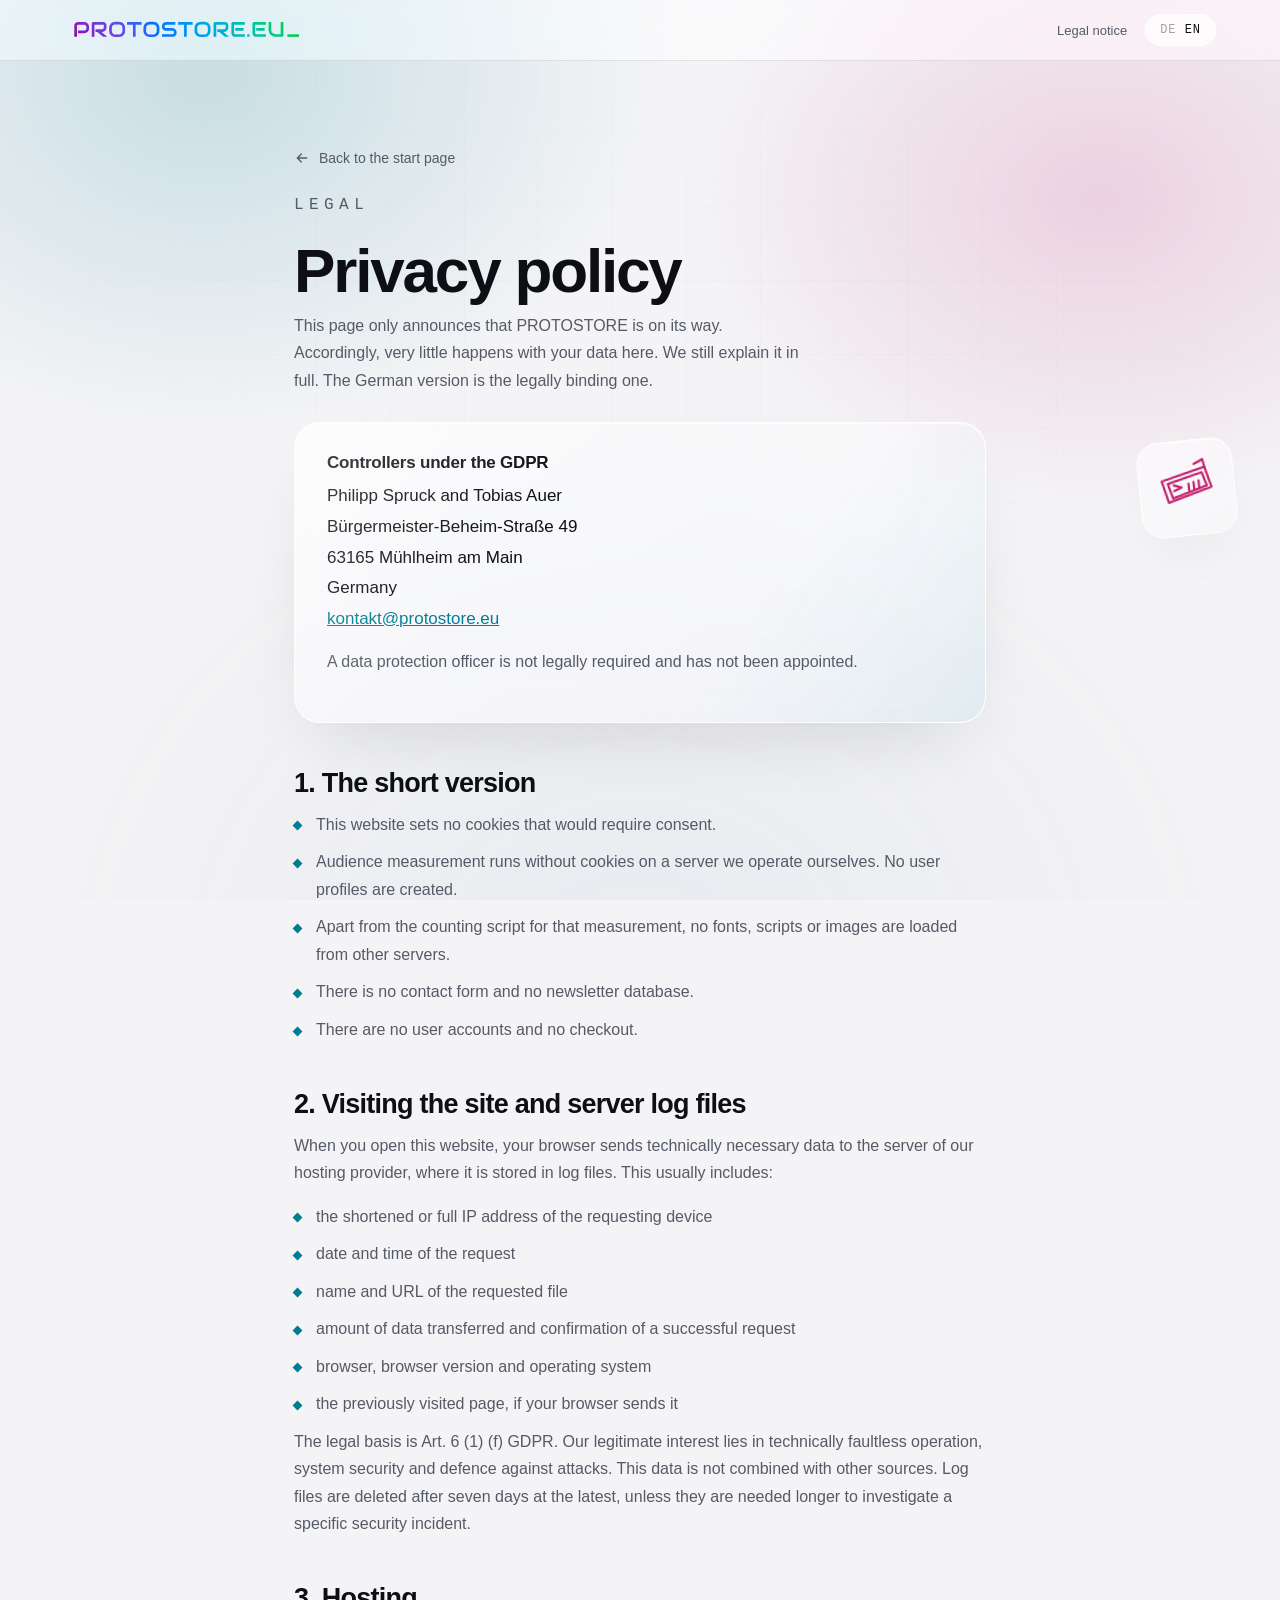
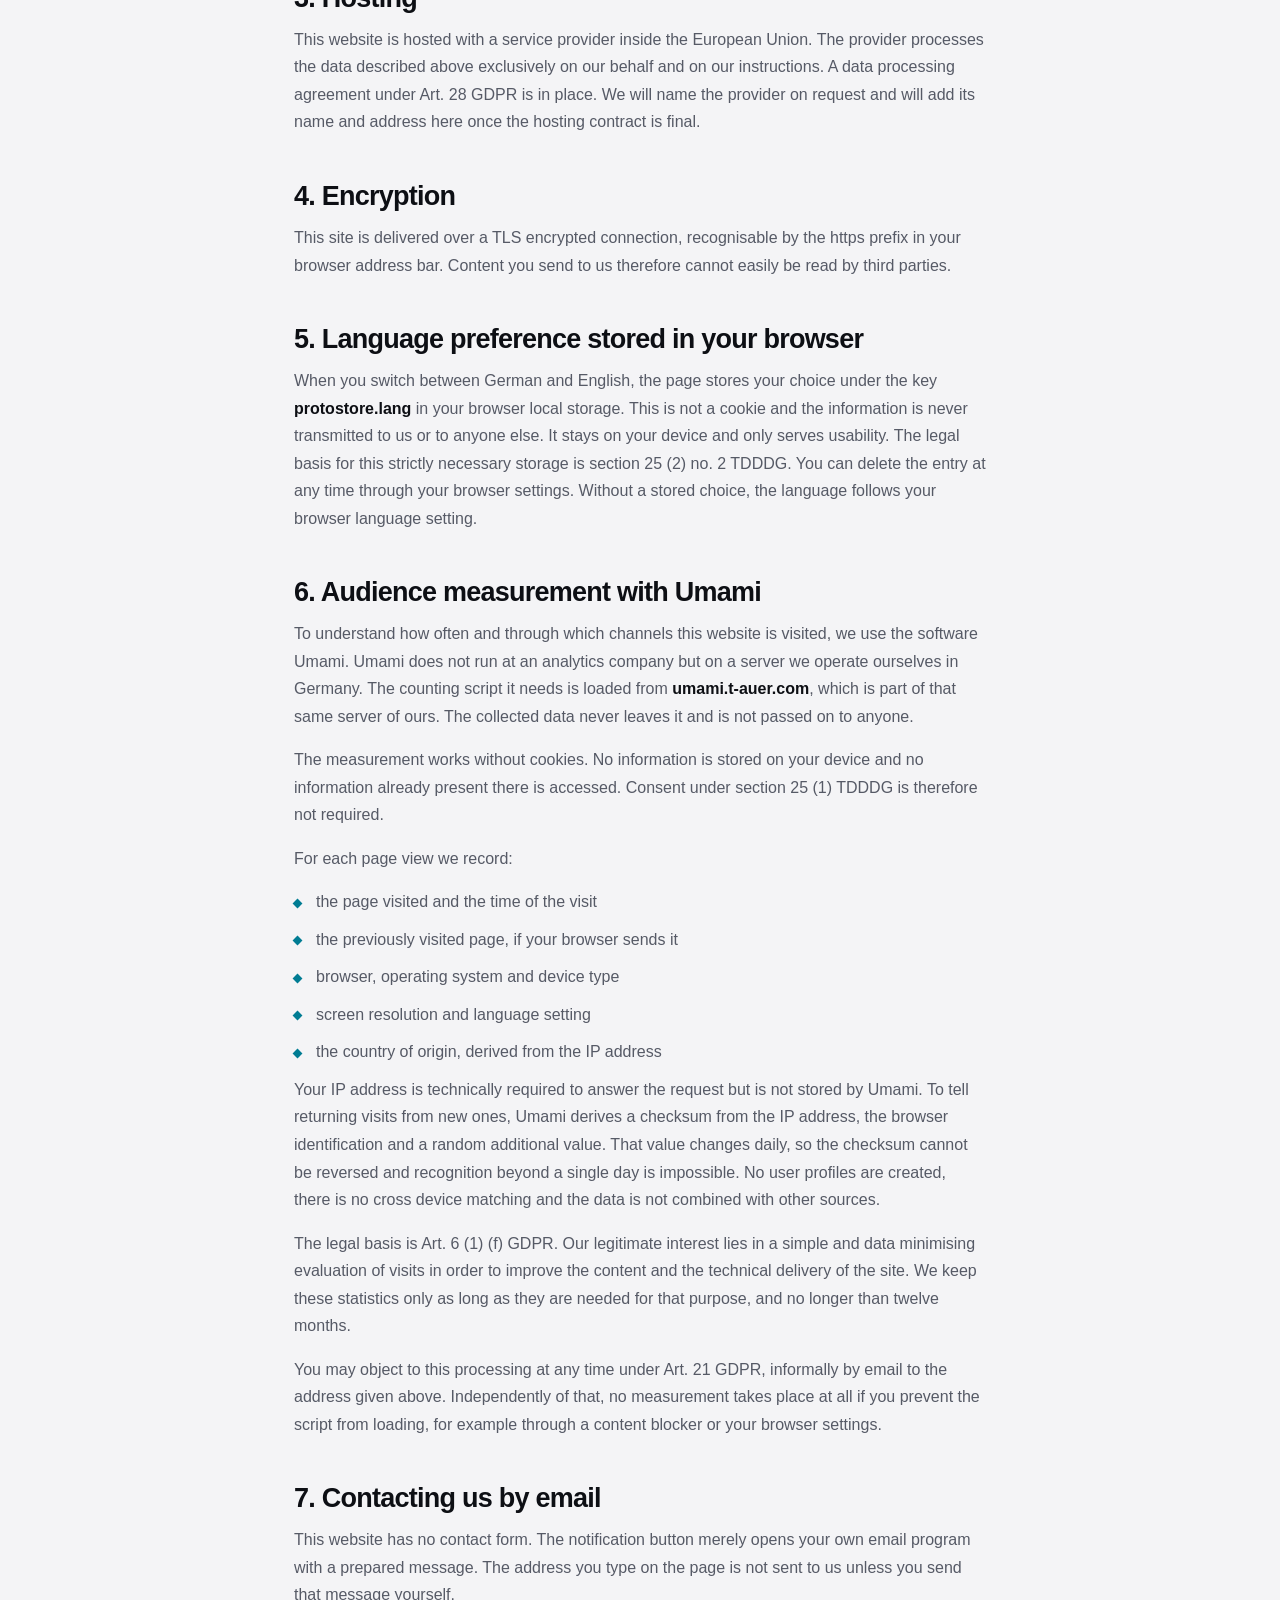
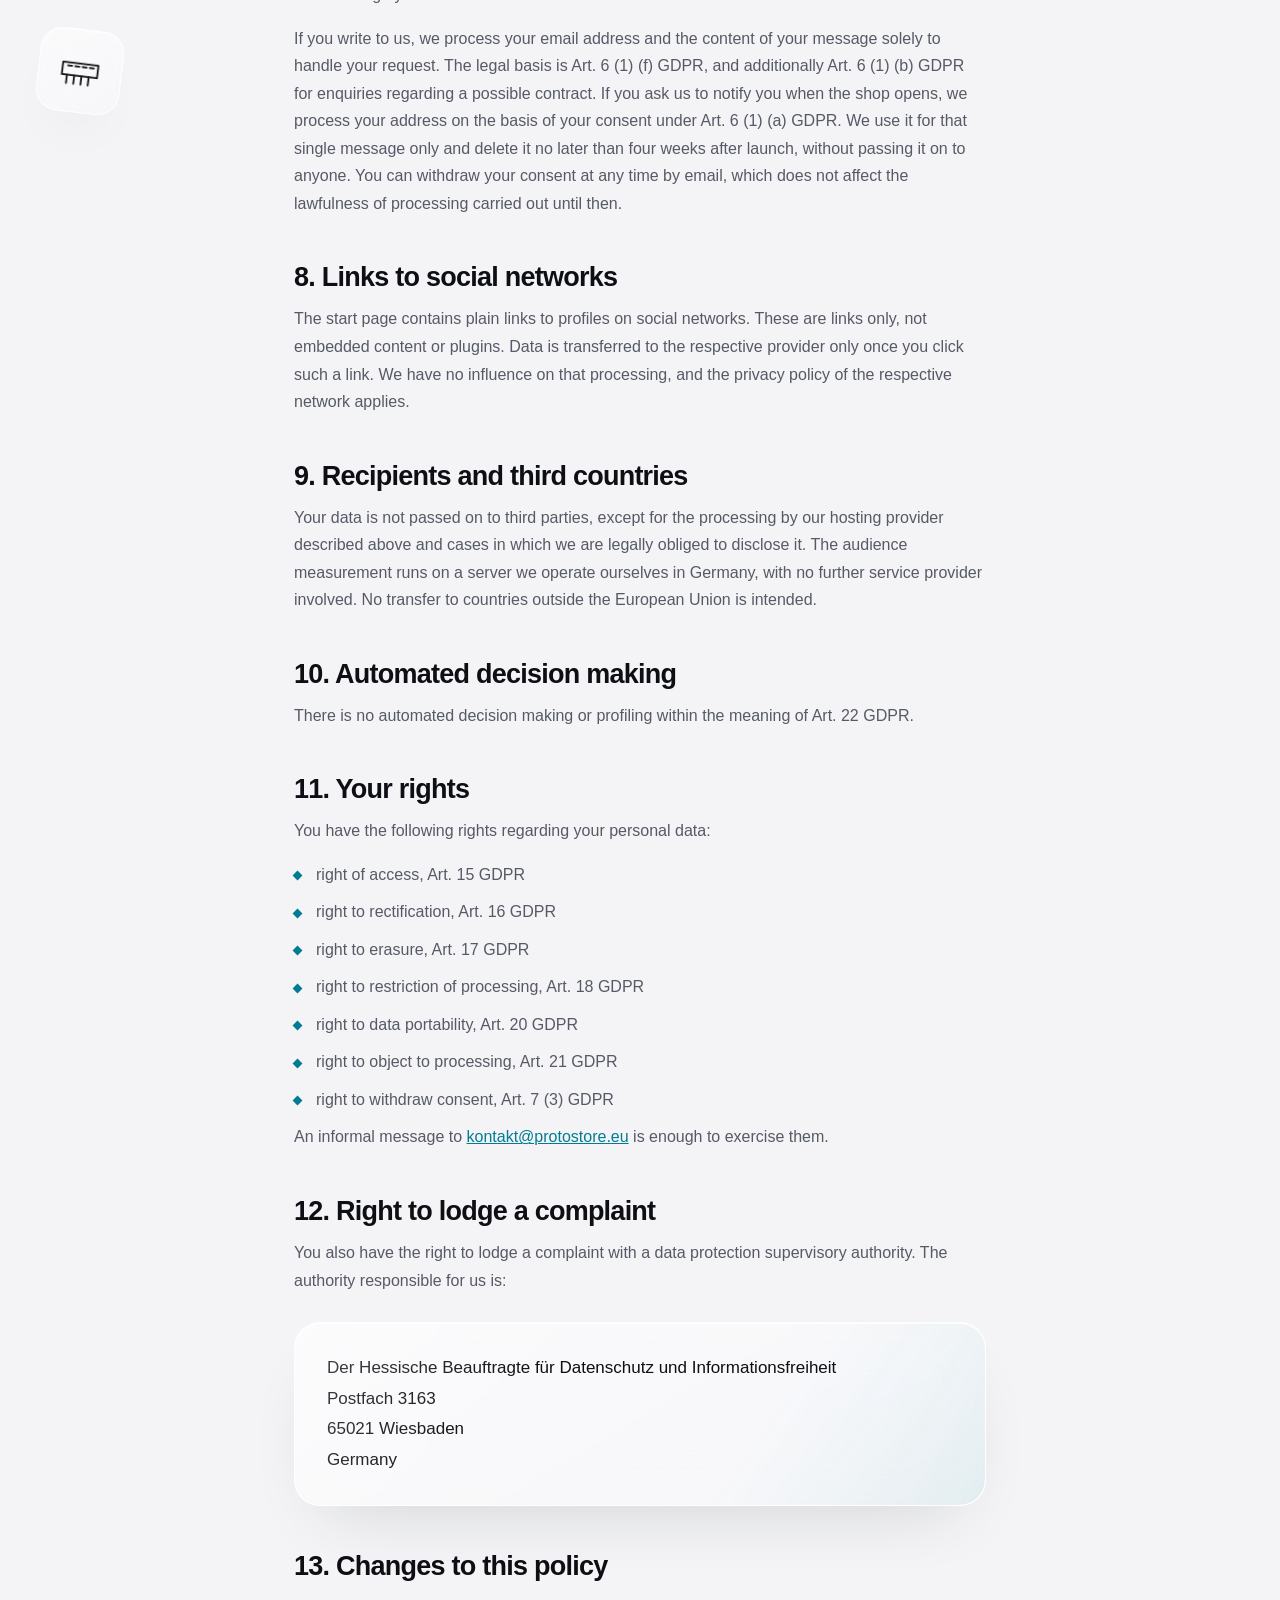
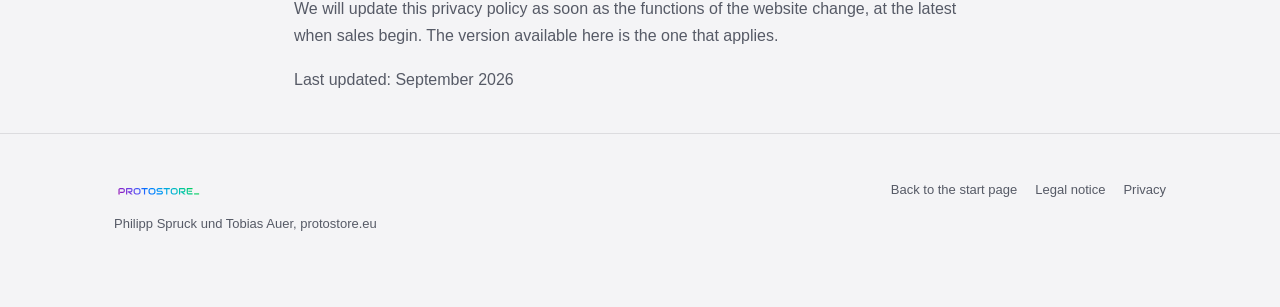
==== commit 94680cb3: "updated image files and improved seo" ====
--- a/datenschutz.html
+++ b/datenschutz.html
@@ -4,20 +4,25 @@
 <meta charset="utf-8">
 <meta name="viewport" content="width=device-width, initial-scale=1, viewport-fit=cover">
 <title>Datenschutz, PROTOSTORE</title>
-<meta name="robots" content="index, follow">
+<meta name="description" content="Datenschutzerklärung von PROTOSTORE: keine einwilligungspflichtigen Cookies, selbst gehostete Reichweitenmessung, keine Weitergabe an Dritte." data-desc-de="Datenschutzerklärung von PROTOSTORE: keine einwilligungspflichtigen Cookies, selbst gehostete Reichweitenmessung, keine Weitergabe an Dritte." data-desc-en="Privacy policy of PROTOSTORE: no cookies requiring consent, self hosted audience measurement, no sharing with third parties.">
+<link rel="canonical" href="https://protostore.eu/datenschutz.html">
+<meta name="robots" content="index, follow, max-image-preview:large">
+<meta property="og:site_name" content="PROTOSTORE">
+<meta property="og:locale" content="de_DE">
+<meta property="og:title" content="Datenschutz, PROTOSTORE">
+<meta property="og:description" content="Datenschutzerklärung von PROTOSTORE: keine einwilligungspflichtigen Cookies, selbst gehostete Reichweitenmessung, keine Weitergabe an Dritte.">
+<meta property="og:type" content="website">
+<meta property="og:url" content="https://protostore.eu/datenschutz.html">
+<meta property="og:image" content="https://protostore.eu/assets/og.png">
+<meta name="twitter:card" content="summary_large_image">
 <meta name="theme-color" content="#f4f4f6">
 <link rel="stylesheet" href="assets/style.css">
-<link rel="icon" href="data:image/svg+xml,<svg xmlns='http://www.w3.org/2000/svg' viewBox='0 0 48 48'><path d='M24 3 40 12v20L24 41 8 32V12z' fill='none' stroke='%23007c93' stroke-width='3'/></svg>">
+<link rel="icon" href="assets/favicon.svg" type="image/svg+xml">
+<script defer src="https://umami.t-auer.com/script.js" data-website-id="5c9338b1-7018-49df-9fa3-3ef62dc9d343"></script>
 </head>
 <body>
 
 <svg aria-hidden="true" focusable="false" style="position:absolute;width:0;height:0;overflow:hidden">
-  <symbol id="i-logo" viewBox="0 0 48 48">
-    <g fill="none" stroke="currentColor" stroke-width="2.4" stroke-linejoin="round" stroke-linecap="round">
-      <path d="M24 3 41 12.5v19L24 41 7 31.5v-19z"/>
-      <path d="M16 31v-14h8a4 4 0 0 1 0 8h-8"/><path d="M30 25h6"/>
-    </g>
-  </symbol>
   <symbol id="i-arrow-left" viewBox="0 0 24 24">
     <g fill="none" stroke="currentColor" stroke-width="2" stroke-linecap="round" stroke-linejoin="round">
       <path d="M19 12H5M11 6l-6 6 6 6"/>
@@ -41,7 +46,7 @@
 <div class="grid-field"></div>
 
 <header class="top">
-  <a class="brand" href="index.html"><svg><use href="#i-logo"></use></svg><span>Protostore</span></a>
+  <a class="brand" href="index.html" aria-label="Protostore, zur Startseite"><img src="assets/logo-full.svg" alt="Protostore.eu" width="244" height="44"></a>
   <nav>
     <a class="hide-s" href="impressum.html" data-i18n="nav.imprint">Impressum</a>
     <button class="lang" type="button" aria-label="Sprache wechseln, switch language">
@@ -80,8 +85,8 @@
       <h2>1. Das Wichtigste in Kürze</h2>
       <ul>
         <li>Es gibt auf dieser Website keine Cookies, die eine Einwilligung benötigen.</li>
-        <li>Es findet keine Analyse, kein Tracking und keine Reichweitenmessung statt.</li>
-        <li>Es werden keine Schriften, Skripte oder Bilder von fremden Servern nachgeladen.</li>
+        <li>Die Reichweitenmessung läuft ohne Cookies auf einem Server, den wir selbst betreiben. Es entstehen keine Nutzerprofile.</li>
+        <li>Abgesehen vom Zählskript dieser Messung werden keine Schriften, Skripte oder Bilder von anderen Servern nachgeladen.</li>
         <li>Es gibt kein Kontaktformular und keine Newsletterdatenbank.</li>
         <li>Es gibt weder Benutzerkonten noch einen Bestellvorgang.</li>
       </ul>
@@ -108,20 +113,35 @@
       <h2>5. Speicherung der Spracheinstellung im Browser</h2>
       <p>Wenn du zwischen Deutsch und Englisch wechselst, speichert die Seite deine Auswahl unter dem Schlüssel <strong>protostore.lang</strong> im lokalen Speicher deines Browsers, dem sogenannten Local Storage. Dabei handelt es sich nicht um ein Cookie und die Information wird zu keinem Zeitpunkt an uns oder an Dritte übertragen. Sie verbleibt ausschließlich auf deinem Gerät und dient allein der Bedienbarkeit. Rechtsgrundlage für diese unbedingt erforderliche Speicherung ist § 25 Abs. 2 Nr. 2 TDDDG. Du kannst den Eintrag jederzeit über die Einstellungen deines Browsers löschen. Ohne gespeicherte Auswahl richtet sich die Sprache nach der Spracheinstellung deines Browsers.</p>
 
-      <h2>6. Kontaktaufnahme per E-Mail</h2>
+      <h2>6. Reichweitenmessung mit Umami</h2>
+      <p>Um zu verstehen, wie oft und über welche Wege diese Website aufgerufen wird, setzen wir die Software Umami ein. Umami läuft nicht bei einem Analysedienst, sondern auf einem Server, den wir selbst in Deutschland betreiben. Das dafür nötige Zählskript wird von der Adresse <strong>umami.t-auer.com</strong> geladen, die ebenfalls zu diesem eigenen Server gehört. Die erhobenen Daten verlassen ihn nicht und werden an niemanden weitergegeben.</p>
+      <p>Die Messung kommt ohne Cookies aus. Es werden keine Informationen auf deinem Endgerät gespeichert und es wird nicht auf Informationen zugegriffen, die dort bereits liegen. Eine Einwilligung nach § 25 Abs. 1 TDDDG ist dafür nicht erforderlich.</p>
+      <p>Bei einem Seitenaufruf erfassen wir:</p>
+      <ul>
+        <li>die aufgerufene Seite und den Zeitpunkt des Aufrufs</li>
+        <li>die zuvor besuchte Seite, sofern dein Browser sie übermittelt</li>
+        <li>Browser, Betriebssystem und Gerätetyp</li>
+        <li>Bildschirmauflösung und eingestellte Sprache</li>
+        <li>das Herkunftsland, abgeleitet aus der IP-Adresse</li>
+      </ul>
+      <p>Deine IP-Adresse wird technisch benötigt, um die Anfrage zu beantworten, von Umami aber nicht gespeichert. Um wiederkehrende von neuen Aufrufen unterscheiden zu können, bildet Umami aus IP-Adresse, Browserkennung und einem zufälligen Zusatzwert eine Prüfsumme. Dieser Zusatzwert wechselt täglich, sodass sich die Prüfsumme nicht zurückrechnen lässt und eine Wiedererkennung über den Tag hinaus ausgeschlossen ist. Es entstehen keine Nutzerprofile, es findet keine geräteübergreifende Zusammenführung statt und die Daten werden nicht mit anderen Quellen verknüpft.</p>
+      <p>Rechtsgrundlage ist Art. 6 Abs. 1 lit. f DSGVO. Unser berechtigtes Interesse liegt in einer einfachen und datensparsamen Auswertung der Zugriffe, um die Inhalte und die technische Auslieferung der Seite zu verbessern. Die Auswertungen bewahren wir nur so lange auf, wie sie für diesen Zweck erforderlich sind, längstens jedoch zwölf Monate.</p>
+      <p>Du kannst dieser Verarbeitung jederzeit nach Art. 21 DSGVO widersprechen, formlos per E-Mail an die oben genannte Adresse. Unabhängig davon unterbleibt die Messung vollständig, wenn du das Laden des Skripts verhinderst, etwa über einen Inhaltsblocker oder die Einstellungen deines Browsers.</p>
+
+      <h2>7. Kontaktaufnahme per E-Mail</h2>
       <p>Diese Website enthält kein Kontaktformular. Die Schaltfläche zur Benachrichtigung öffnet lediglich dein eigenes E-Mail-Programm mit einer vorbereiteten Nachricht. Die Eingabe deiner Adresse auf der Seite wird nicht an uns gesendet, solange du die Nachricht nicht selbst abschickst.</p>
       <p>Wenn du uns schreibst, verarbeiten wir deine E-Mail-Adresse und den Inhalt deiner Nachricht ausschließlich zur Bearbeitung deines Anliegens. Rechtsgrundlage ist Art. 6 Abs. 1 lit. f DSGVO, bei Anfragen zu einem möglichen Vertrag zusätzlich Art. 6 Abs. 1 lit. b DSGVO. Bittest du uns um eine Nachricht zum Start des Shops, verarbeiten wir deine Adresse auf Grundlage deiner Einwilligung nach Art. 6 Abs. 1 lit. a DSGVO. Wir verwenden sie ausschließlich für diese eine Nachricht und löschen sie spätestens vier Wochen nach dem Start, ohne sie an Dritte weiterzugeben. Deine Einwilligung kannst du jederzeit formlos per E-Mail widerrufen, die Rechtmäßigkeit der bis dahin erfolgten Verarbeitung bleibt davon unberührt.</p>
 
-      <h2>7. Links zu sozialen Netzwerken</h2>
+      <h2>8. Links zu sozialen Netzwerken</h2>
       <p>Auf der Startseite befinden sich einfache Verweise auf Profile in sozialen Netzwerken. Es handelt sich dabei um reine Verlinkungen, nicht um eingebundene Inhalte oder Plugins. Erst wenn du einen dieser Links anklickst, werden Daten an den jeweiligen Anbieter übertragen. Auf diese Verarbeitung haben wir keinen Einfluss. Es gelten die Datenschutzbestimmungen des jeweiligen Netzwerks.</p>
 
-      <h2>8. Empfänger und Drittländer</h2>
-      <p>Eine Übermittlung deiner Daten an Dritte findet nicht statt, ausgenommen die oben beschriebene Auftragsverarbeitung durch unseren Hosting-Anbieter sowie Fälle, in denen wir gesetzlich zur Herausgabe verpflichtet sind. Eine Übermittlung in Länder außerhalb der Europäischen Union ist nicht vorgesehen.</p>
-
-      <h2>9. Automatisierte Entscheidungen</h2>
+      <h2>9. Empfänger und Drittländer</h2>
+      <p>Eine Übermittlung deiner Daten an Dritte findet nicht statt, ausgenommen die oben beschriebene Auftragsverarbeitung durch unseren Hosting-Anbieter sowie Fälle, in denen wir gesetzlich zur Herausgabe verpflichtet sind. Die Reichweitenmessung läuft auf einem Server, den wir selbst in Deutschland betreiben, ein weiterer Dienstleister ist daran nicht beteiligt. Eine Übermittlung in Länder außerhalb der Europäischen Union ist nicht vorgesehen.</p>
+
+      <h2>10. Automatisierte Entscheidungen</h2>
       <p>Eine automatisierte Entscheidungsfindung oder ein Profiling nach Art. 22 DSGVO findet nicht statt.</p>
 
-      <h2>10. Deine Rechte</h2>
+      <h2>11. Deine Rechte</h2>
       <p>Dir stehen gegenüber uns die folgenden Rechte hinsichtlich deiner personenbezogenen Daten zu:</p>
       <ul>
         <li>Recht auf Auskunft nach Art. 15 DSGVO</li>
@@ -134,7 +154,7 @@
       </ul>
       <p>Zur Ausübung genügt eine formlose Nachricht an <a href="mailto:kontakt@protostore.eu">kontakt@protostore.eu</a>.</p>
 
-      <h2>11. Beschwerderecht bei einer Aufsichtsbehörde</h2>
+      <h2>12. Beschwerderecht bei einer Aufsichtsbehörde</h2>
       <p>Unabhängig davon steht dir ein Beschwerderecht bei einer Datenschutz-Aufsichtsbehörde zu. Für uns zuständig ist:</p>
       <div class="panel glass">
         <address class="addr">
@@ -145,7 +165,7 @@
         </address>
       </div>
 
-      <h2>12. Änderungen dieser Erklärung</h2>
+      <h2>13. Änderungen dieser Erklärung</h2>
       <p>Wir passen diese Datenschutzerklärung an, sobald sich die Funktionen der Website ändern, also spätestens mit dem Start des Verkaufs. Es gilt jeweils die hier abrufbare Fassung.</p>
 
       <p class="note">Stand: September 2026</p>
@@ -172,8 +192,8 @@
       <h2>1. The short version</h2>
       <ul>
         <li>This website sets no cookies that would require consent.</li>
-        <li>There is no analytics, no tracking and no audience measurement.</li>
-        <li>No fonts, scripts or images are loaded from third party servers.</li>
+        <li>Audience measurement runs without cookies on a server we operate ourselves. No user profiles are created.</li>
+        <li>Apart from the counting script for that measurement, no fonts, scripts or images are loaded from other servers.</li>
         <li>There is no contact form and no newsletter database.</li>
         <li>There are no user accounts and no checkout.</li>
       </ul>
@@ -199,20 +219,35 @@
       <h2>5. Language preference stored in your browser</h2>
       <p>When you switch between German and English, the page stores your choice under the key <strong>protostore.lang</strong> in your browser local storage. This is not a cookie and the information is never transmitted to us or to anyone else. It stays on your device and only serves usability. The legal basis for this strictly necessary storage is section 25 (2) no. 2 TDDDG. You can delete the entry at any time through your browser settings. Without a stored choice, the language follows your browser language setting.</p>
 
-      <h2>6. Contacting us by email</h2>
+      <h2>6. Audience measurement with Umami</h2>
+      <p>To understand how often and through which channels this website is visited, we use the software Umami. Umami does not run at an analytics company but on a server we operate ourselves in Germany. The counting script it needs is loaded from <strong>umami.t-auer.com</strong>, which is part of that same server of ours. The collected data never leaves it and is not passed on to anyone.</p>
+      <p>The measurement works without cookies. No information is stored on your device and no information already present there is accessed. Consent under section 25 (1) TDDDG is therefore not required.</p>
+      <p>For each page view we record:</p>
+      <ul>
+        <li>the page visited and the time of the visit</li>
+        <li>the previously visited page, if your browser sends it</li>
+        <li>browser, operating system and device type</li>
+        <li>screen resolution and language setting</li>
+        <li>the country of origin, derived from the IP address</li>
+      </ul>
+      <p>Your IP address is technically required to answer the request but is not stored by Umami. To tell returning visits from new ones, Umami derives a checksum from the IP address, the browser identification and a random additional value. That value changes daily, so the checksum cannot be reversed and recognition beyond a single day is impossible. No user profiles are created, there is no cross device matching and the data is not combined with other sources.</p>
+      <p>The legal basis is Art. 6 (1) (f) GDPR. Our legitimate interest lies in a simple and data minimising evaluation of visits in order to improve the content and the technical delivery of the site. We keep these statistics only as long as they are needed for that purpose, and no longer than twelve months.</p>
+      <p>You may object to this processing at any time under Art. 21 GDPR, informally by email to the address given above. Independently of that, no measurement takes place at all if you prevent the script from loading, for example through a content blocker or your browser settings.</p>
+
+      <h2>7. Contacting us by email</h2>
       <p>This website has no contact form. The notification button merely opens your own email program with a prepared message. The address you type on the page is not sent to us unless you send that message yourself.</p>
       <p>If you write to us, we process your email address and the content of your message solely to handle your request. The legal basis is Art. 6 (1) (f) GDPR, and additionally Art. 6 (1) (b) GDPR for enquiries regarding a possible contract. If you ask us to notify you when the shop opens, we process your address on the basis of your consent under Art. 6 (1) (a) GDPR. We use it for that single message only and delete it no later than four weeks after launch, without passing it on to anyone. You can withdraw your consent at any time by email, which does not affect the lawfulness of processing carried out until then.</p>
 
-      <h2>7. Links to social networks</h2>
+      <h2>8. Links to social networks</h2>
       <p>The start page contains plain links to profiles on social networks. These are links only, not embedded content or plugins. Data is transferred to the respective provider only once you click such a link. We have no influence on that processing, and the privacy policy of the respective network applies.</p>
 
-      <h2>8. Recipients and third countries</h2>
-      <p>Your data is not passed on to third parties, except for the processing by our hosting provider described above and cases in which we are legally obliged to disclose it. No transfer to countries outside the European Union is intended.</p>
-
-      <h2>9. Automated decision making</h2>
+      <h2>9. Recipients and third countries</h2>
+      <p>Your data is not passed on to third parties, except for the processing by our hosting provider described above and cases in which we are legally obliged to disclose it. The audience measurement runs on a server we operate ourselves in Germany, with no further service provider involved. No transfer to countries outside the European Union is intended.</p>
+
+      <h2>10. Automated decision making</h2>
       <p>There is no automated decision making or profiling within the meaning of Art. 22 GDPR.</p>
 
-      <h2>10. Your rights</h2>
+      <h2>11. Your rights</h2>
       <p>You have the following rights regarding your personal data:</p>
       <ul>
         <li>right of access, Art. 15 GDPR</li>
@@ -225,7 +260,7 @@
       </ul>
       <p>An informal message to <a href="mailto:kontakt@protostore.eu">kontakt@protostore.eu</a> is enough to exercise them.</p>
 
-      <h2>11. Right to lodge a complaint</h2>
+      <h2>12. Right to lodge a complaint</h2>
       <p>You also have the right to lodge a complaint with a data protection supervisory authority. The authority responsible for us is:</p>
       <div class="panel glass">
         <address class="addr">
@@ -236,7 +271,7 @@
         </address>
       </div>
 
-      <h2>12. Changes to this policy</h2>
+      <h2>13. Changes to this policy</h2>
       <p>We will update this privacy policy as soon as the functions of the website change, at the latest when sales begin. The version available here is the one that applies.</p>
 
       <p class="note">Last updated: September 2026</p>
@@ -247,7 +282,7 @@
 <footer>
   <div class="wrap foot">
     <div>
-      <a class="brand" href="index.html" style="margin-bottom:12px"><svg><use href="#i-logo"></use></svg><span>Protostore</span></a>
+      <a class="brand" href="index.html" style="margin-bottom:12px" aria-label="Protostore, zur Startseite"><img src="assets/logo.svg" alt="Protostore" width="89" height="19"></a>
       <p class="small">Philipp Spruck und Tobias Auer, protostore.eu</p>
     </div>
     <nav>
--- a/assets/style.css
+++ b/assets/style.css
@@ -124,7 +124,7 @@
   align-items: center;
   justify-content: space-between;
   gap: 16px;
-  padding: 14px var(--gutter);
+  padding: 8px var(--gutter);
   background: color-mix(in oklab, var(--glass), transparent 18%);
   backdrop-filter: blur(26px) saturate(180%);
   -webkit-backdrop-filter: blur(26px) saturate(180%);
@@ -133,15 +133,19 @@
 .brand {
   display: inline-flex;
   align-items: center;
-  gap: 10px;
-  font-weight: 700;
-  letter-spacing: 0.30em;
-  font-size: 13px;
-  text-transform: uppercase;
-  color: var(--ink);
   text-decoration: none;
-}
-.brand svg { width: 22px; height: 22px; display: block; }
+  line-height: 0;
+}
+/* Wortmarke, der Verlauf steckt im SVG. Im Dunkeln etwas aufgehellt,
+   damit das violette Ende nicht im Hintergrund versinkt. */
+.brand img {
+  display: block;
+  width: auto;
+  height: 44px;
+  filter: saturate(calc(1 + var(--p) * 0.22)) brightness(calc(1 + var(--p) * 0.42));
+  transition: filter .5s var(--ease);
+}
+.foot .brand img { height: 19px; }
 .top nav { display: flex; align-items: center; gap: 6px; }
 .top nav a {
   color: var(--muted);
@@ -188,19 +192,6 @@
 }
 h1 .line { display: block; }
 h1 .shout { color: var(--cyan); }
-@supports (color: color-mix(in oklch, red, blue)) {
-  h1 .shout {
-    background-image: linear-gradient(102deg,
-      var(--cyan) 0%,
-      var(--cyan) 14%,
-      color-mix(in oklch, var(--cyan), var(--mag)) 50%,
-      var(--mag) 86%,
-      var(--mag) 100%);
-    -webkit-background-clip: text;
-    background-clip: text;
-    color: transparent;
-  }
-}
 h2 {
   margin: 0 0 18px;
   font-size: clamp(26px, 4.4vw, 54px);
@@ -251,6 +242,12 @@
   padding: 132px 0 90px;
 }
 .hero-inner { position: relative; z-index: 3; max-width: 880px; }
+.hero-logo {
+  display: block;
+  width: min(430px, 76%);
+  height: auto;
+  margin: 0 0 30px -4px;
+}
 .hero .lead { margin-top: 26px; }
 
 .cta-row { display: flex; flex-wrap: wrap; gap: 14px; margin-top: 34px; align-items: center; }
